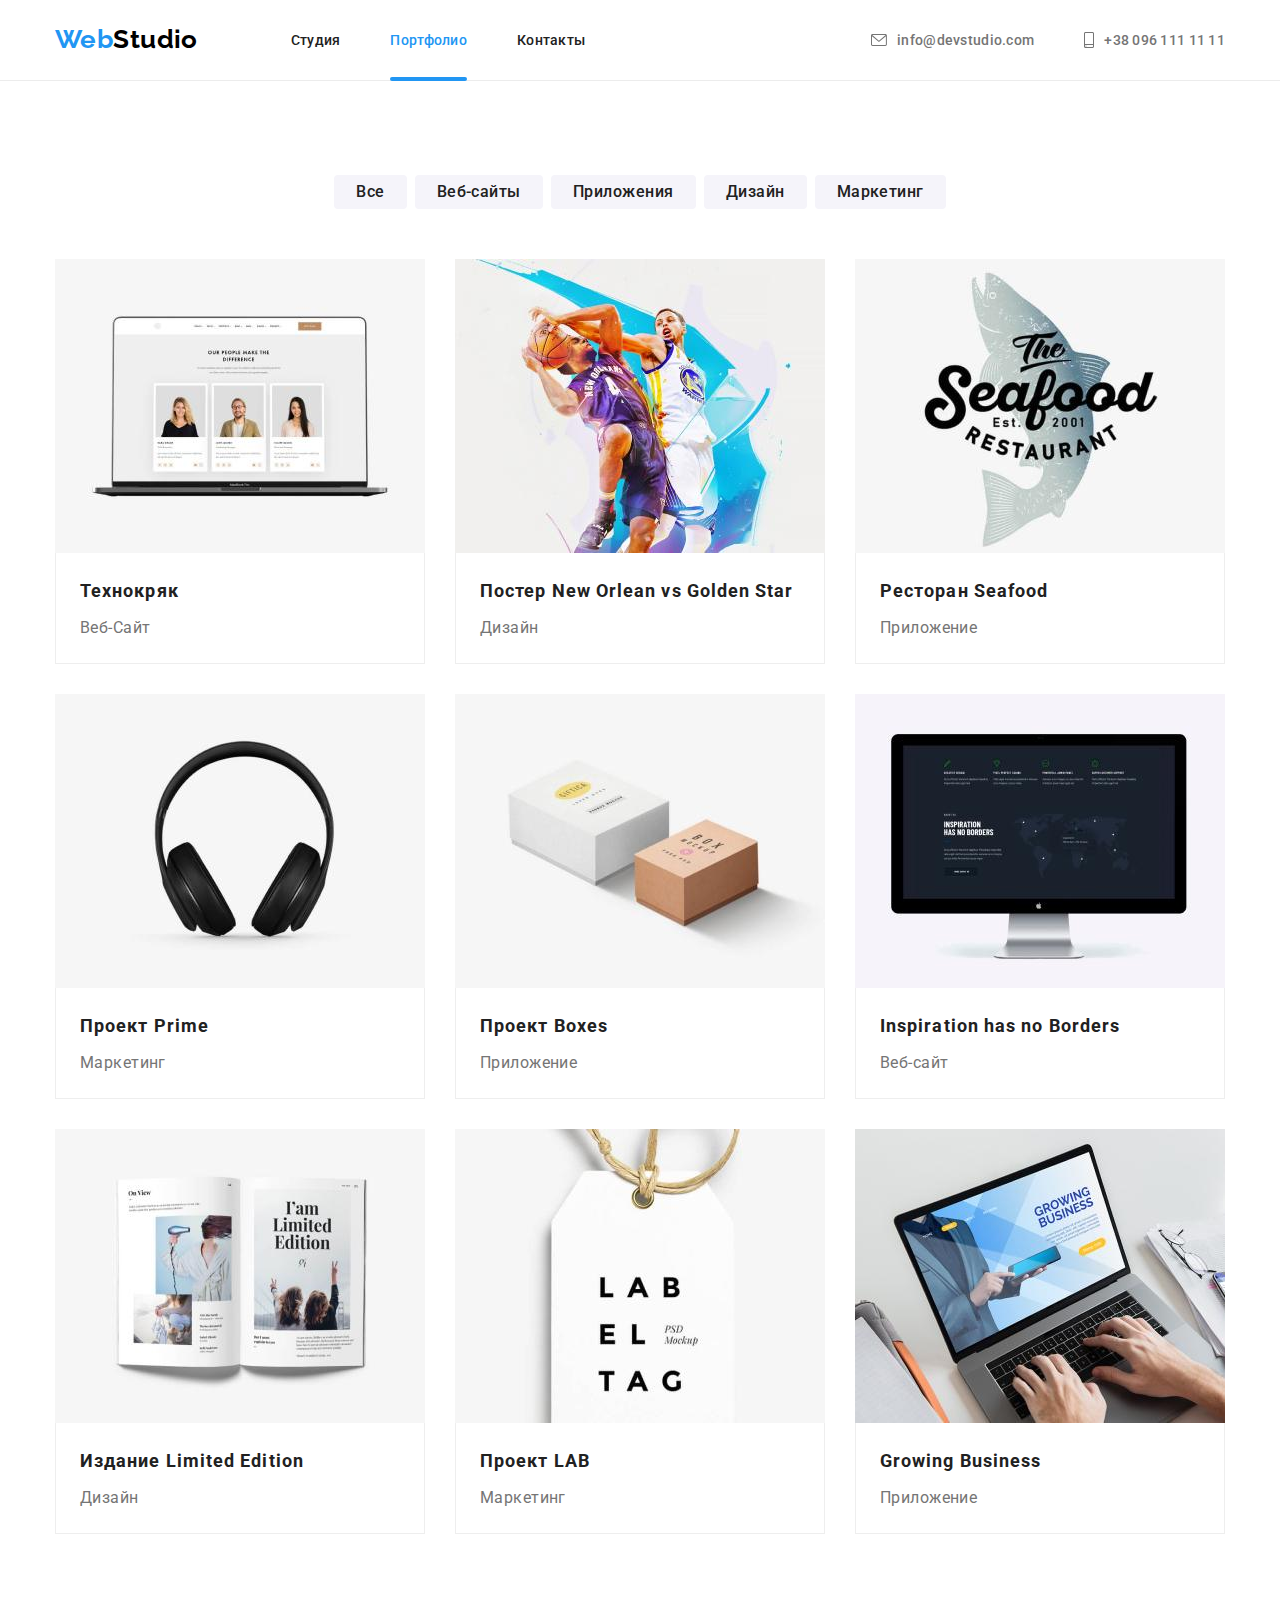
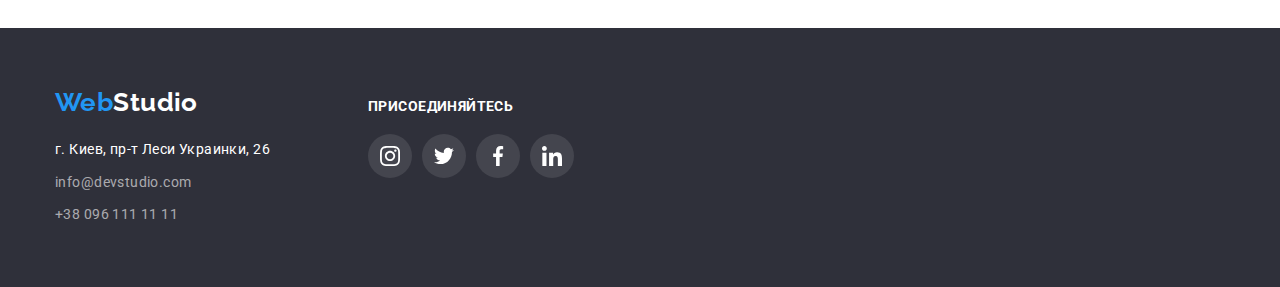
==== portfolio.html @ d7391c7c "clone #5" ====
<!DOCTYPE html>
<html lang="ru">

<head>
    <meta charset="UTF-8">
    <meta http-equiv="X-UA-Compatible" content="IE=edge">
    <meta name="viewport" content="width=device-width, initial-scale=1.0">
    <link rel="stylesheet" href="https://cdnjs.cloudflare.com/ajax/libs/modern-normalize/1.0.0/modern-normalize.min.css" />
    <link rel="stylesheet" href="./css/style.css">
    <link rel="preconnect" href="https://fonts.gstatic.com">
    <link href="https://fonts.googleapis.com/css2?family=Raleway:wght@700&family=Roboto:wght@400;500;700;900&display=swap"
        rel="stylesheet">
    <title>WEBStudio</title>
</head>

<body  id="page_top" >
    <!-- шапка -->
    <header class="header">
        <!-- навигация -->
        <div class="container flex">
            <nav class="head-nav flex">
                <a class="logo link" href="./index.html" lang="en"> <span class="logo-web">Web</span>Studio</a>
                <ul class="nav flex list">
                    <li class="nav-item"><a class="item link" href="./index.html">Студия</a></li>
                    <li class="nav-item"><a class="item link current" href="./portfolio.html">Портфолио</a></li>
                    <li class="nav-item"><a class="item link" href="#page_bottom">Контакты</a></li>
                </ul>
            </nav>
            <ul class="head-cont flex list">
                <li class="head-cont-item">
                    <a class="cont flex link" href="mailto:info@devstudio.com">
                        <svg width="16" height="12" class="mail">
                            <use href="./images/icons.svg#icon-mail">
                            </use>
                        </svg>
                        info@devstudio.com</a>
                </li>
                <li class="head-cont-item">
                    <a class="cont flex link" href="tel:+380961111111">
                        <svg width="10" height="16" class="smartphone">
                            <use href="./images/icons.svg#icon-smartphone">
                            </use>
                        </svg>
                        +38 096 111 11 11</a>
                </li>
            </ul>
        </div>
    </header>
        <!-- main content  -->
    <main>
        <!-- filter content section -->
        <section class='section portfolio'>
            <div class="container">
                <!-- hiden title -->
                <h1 class='hiden-title'>Портфолио</h1>
                <h2 class='hiden-title'>Фильтр работ</h2>
                <!-- hiden title -->
                <ul class='portf-buttons flex list'>
                    <li class='buttons'>
                        <button class='button' type="button">Все</button>
                    </li>
                    <li class='buttons'>
                        <button class='button' type="button">Веб-сайты</button>
                    </li>
                    <li class='buttons'>
                        <button class='button' type="button">Приложения</button>
                    </li>
                    <li class='buttons'>
                        <button class='button' type="button">Дизайн</button>
                    </li>
                    <li class='buttons'>
                        <button class='button' type="button">Маркетинг</button>
                    </li>                    
                </ul>
                <ul class='portf flex list'>
                    <li class='portf-item'>
                        <a class="portf-list link" href="">
                            <div class="card-main">
                                <img class='portf-img' src="./images/portfolio/technocrack.jpg" alt="ноутбук с сайтом">
                                <p class="portf-anim">Технокряк это современная площадка распространения коронавируса. Компании используют эту платформу для цифрового шпионажа и атак на защищённые сервера конкурентов.Технокряк это современная площадка распространения коронавируса. Компании используют эту платформу для цифрового шпионажа и атак на защищённые сервера конкурентов.Технокряк это современная площадка распространения коронавируса. Компании используют эту платформу для цифрового  шпионажа и атак на защищённые сервера конкурентов.Технокряк это современная площадка распространения коронавируса. Компании используют эту платформу для цифрового     шпионажа и атак на защищённые сервера конкурентов.
                                    </p>
                            </div>
                            <div class="card-title">
                                <h3  class='portf-h'>Технокряк</h3>
                                <p class='portf-p'>Веб-Сайт</p>
                            </div>
                        </a>
                    </li>
                    <li class='portf-item'>
                        <a class="portf-list link" href="">
                            <div class="card-main">                            
                                <img class='portf-img' src="./images/portfolio/poster.jpg" alt="постер с баскетбольным матчем">
                                <p class="portf-anim">Технокряк это современная площадка распространения коронавируса. Компании используют эту платформу для цифрового
                                шпионажа и атак на защищённые сервера конкурентов.
                                </p>
                            </div>
                            <div class="card-title">
                                <h3 class='portf-h'>Постер New Orlean vs Golden Star</h3>
                                <p class='portf-p'>Дизайн</p>
                            </div>
                        </a>
                    </li>
                    <li class='portf-item'>
                        <a class="portf-list link" href="">
                            <div class="card-main">
                                <img class='portf-img' src="./images/portfolio/seafood.jpg" alt="Постер ресторана Seafood">
                                <p class="portf-anim">Технокряк это современная площадка распространения коронавируса. Компании используют эту платформу для цифрового
                                    шпионажа и атак на защищённые сервера конкурентов.
                                    </p>
                            </div>
                            <div class="card-title">
                                <h3 class='portf-h'>Ресторан Seafood</h3>
                                <p class='portf-p'>Приложение</p>
                            </div>
                        </a>
                    </li>
                    <li class='portf-item'>
                        <a class="portf-list link" href="">
                            <div class="card-main">
                                <img class='portf-img' src="./images/portfolio/prime.jpg" alt="Наушники">
                                <p class="portf-anim">Технокряк это современная площадка распространения коронавируса. Компании используют эту платформу для цифрового
                                    шпионажа и атак на защищённые сервера конкурентов.
                                    </p>
                            </div>
                            <div class="card-title">
                                <h3 class='portf-h'>Проект Prime</h3>
                                <p class='portf-p'>Маркетинг</p>
                            </div>
                        </a>
                    </li>
                    <li class='portf-item'>
                        <a class="portf-list link" href="">
                            <div class="card-main">
                                <img class='portf-img' src="./images/portfolio/boxes.jpg" alt="2 коробки">
                                <p class="portf-anim">Технокряк это современная площадка распространения коронавируса. Компании используют эту платформу для цифрового
                                    шпионажа и атак на защищённые сервера конкурентов.
                                    </p>
                            </div>
                            <div class="card-title">
                                <h3 class='portf-h'>Проект Boxes</h3>
                                <p class='portf-p'>Приложение</p>
                            </div>
                        </a>
                    </li>
                    <li class='portf-item'>
                        <a class="portf-list link" href="">
                            <div class="card-main">
                                <img class='portf-img' src="./images/portfolio/noborders.jpg" alt="Компьютер с картой">
                                <p class="portf-anim">Технокряк это современная площадка распространения коронавируса. Компании используют эту платформу для цифрового
                                    шпионажа и атак на защищённые сервера конкурентов.
                                    </p>
                            </div>
                            <div class="card-title">
                                <h3 class='portf-h' lang="en">Inspiration has no Borders</h3>
                                <p class='portf-p'>Веб-сайт</p>
                            </div>
                        </a>
                    </li>
                    <li class='portf-item'>
                        <a class="portf-list link" href="">
                            <div class="card-main">
                                <img class='portf-img' src="./images/portfolio/limitededition.jpg" alt="Открытая книга">
                                <p class="portf-anim">Технокряк это современная площадка распространения коронавируса. Компании используют эту платформу для цифрового
                                    шпионажа и атак на защищённые сервера конкурентов.
                                    </p>
                            </div>
                            <div class="card-title">
                                <h3 class='portf-h'>Издание Limited Edition</h3>
                                <p class='portf-p'>Дизайн</p>
                            </div>
                        </a>
                    </li>
                    <li class='portf-item'>
                        <a class="portf-list link" href="">
                            <div class="card-main">
                            <img class='portf-img' src="./images/portfolio/lab.jpg" alt="Ярлык LAB EL TAG">
                            <p class="portf-anim">Технокряк это современная площадка распространения коронавируса. Компании используют эту платформу для цифрового
                                шпионажа и атак на защищённые сервера конкурентов.
                                </p>
                            </div>
                            <div class="card-title">
                                <h3 class='portf-h'>Проект LAB</h3>
                                <p class='portf-p'>Маркетинг</p>
                            </div>
                        </a>
                    </li>
                    <li class='portf-item'>
                        <a class="portf-list link" href="">
                            <div class="card-main">
                            <img class='portf-img' src="./images/portfolio/busines.jpg" alt="Человек работает на ноутбуке">
                            <p class="portf-anim">Технокряк это современная площадка распространения коронавируса. Компании используют эту платформу для цифрового
                                шпионажа и атак на защищённые сервера конкурентов.
                                </p>
                            </div>
                            <div class="card-title">
                                <h3 class='portf-h' lang="en">Growing Business</h3>
                                <p class='portf-p'>Приложение</p>
                            </div>
                        </a>
                    </li>
                </ul>
            </div>
        </section>

    </main> 
        <!-- футер -->
    <footer class='footer'>
        <div class="container flex">
            <!-- adress container -->
            <div>
                <a class="logo link" href="#page_top" lang="en"> <span class="logo-web">Web</span>Studio</a>
                <address class='footer-adress'>
                    <ul id="page_bottom" class='adress  list'>
                        <li class='footer-adress-item'>
                            <a class='footer-adress-map link' href="https://goo.gl/maps/jqeXpjSZVA85hrm66"
                                rel="noreferrer noopener">г. Киев, пр-т Леси Украинки, 26</a>
                        </li>
                        <li class='footer-adress-item'>
                            <a class='footer-adress-cont link' href="mailto:info@devstudio.com">info@devstudio.com</a>
                        </li>
                        <li class='footer-adress-item'>
                            <a class='footer-adress-cont link' href="tel:+380961111111">+38 096 111 11 11</a>
                        </li>
                    </ul>
                </address>
            </div>
            <!-- follow container -->
            <div class="footer-follow">
                <h3>присоединяйтесь</h3>
                <ul class="social-list flex">
                    <li class="list">
                        <a class="link-social" href="https://www.instagram.com/">
                            <svg class="icon-social" width="20" height="20">
                                <use href=./images/icons.svg#icon-instagram></use>
                            </svg>
                        </a>
                    </li>
                    <li class="list">
                        <a class="link-social" href="https://twitter.com/">
                            <svg class="icon-social" width="20" height="20">
                                <use href=./images/icons.svg#icon-twitter></use>
                            </svg>
                        </a>
                    </li>
                    <li class="list">
                        <a class="link-social" href="https://www.facebook.com/">
                            <svg class="icon-social" width="20" height="20">
                                <use href=./images/icons.svg#icon-facebook></use>
                            </svg>
                        </a>
                    </li>
                    <li class="list ">
                        <a class="link-social" href="https://www.linkedin.com/">
                            <svg class="icon-social" width="20" height="20">
                                <use href=./images/icons.svg#icon-linkedin></use>
                            </svg>
                        </a>
                    </li>
                </ul>
            </div>
        </div>
    </footer>

</body>

</html>
---- css/style.css ----
/* <================ ""MAIN" content styles==============> */
:root {
  /* Text color variable */
  --text-color-accent: #2196f3;
  --text-color-standart: #757575;
  --text-color-pureblack: #000000;
  --text-color-black: #212121;
  --text-color-white: #ffffff;
  --text-color-address-link: rgba(255, 255, 255, 0.6);

  /* button color variable */

  /* <-------button-hero-----------> */
  --button-backgr-color: #2196f3;
  --button-hero-bacgr-active-color: #188ce8;
  /* <--------button-portfolio-------> */
  --button-bcgr-color: #f5f4fa;
  --button-active-bcgr-color: #2196f3;

  /* background color variable */
  --color-team-backgr: #f5f4fa;
  --color-footer-backgr: #2f303a;
}
/* <===== Плавный скрол между header and footer ====> */

html {
  scroll-behavior: smooth;
}

/*<================ Global stylesheets ===========> */
h1,
h2,
h3,
h4,
h5,
h6,
p,
ul,
li {
  margin: 0;
  padding: 0;
}
img {
  display: block;
}
body {
  font-family: 'Roboto', sans-serif;
  font-style: normal;
  font-weight: normal;
  font-size: 14px;
  line-height: 1.71;
  /* or 171% */
  letter-spacing: 0.03em;

  color: var(--text-color-standart);
}

.hiden-title {
  position: absolute;
  width: 1px;
  height: 1px;
  margin: -1px;
  border: 0;
  padding: 0;

  white-space: nowrap;
  clip-path: inset(100%);
  clip: rect(0 0 0 0);
  overflow: hidden;
}
.link {
  text-decoration: none;
}
.list {
  list-style: none;
}
.flex {
  display: flex;
}
.container {
  width: 1200px;
  padding-left: 15px;
  padding-right: 15px;
  margin-left: auto;
  margin-right: auto;
}
.section {
  padding-top: 94px;
  padding-bottom: 94px;
}
.section-half-bottom {
  padding-top: 94px;
  padding-bottom: 47px;
}
.section-half-top {
  padding-top: 47px;
  padding-bottom: 94px;
}

/*      вариант секции падинга секции wedo 
 .section:nth-child(3) {
  padding-top: 0px;
  padding-bottom: 94px;
*/

/* <=================== page Studio ===================> */

/* <------------------ header ------------------> */
.header {
  background: #ffffff;
  border-bottom: 1px solid #ececec;

  /* padding-top: 24px;
  padding-bottom: 24px; */
}
.header-shadow {
  box-shadow: 0px 4px 4px rgba(0, 0, 0, 0.25);
}

.header .container {
  align-items: center;
}
.head-nav {
  align-items: center;
}
.logo {
  font-family: 'Raleway', sans-serif;
  font-weight: 700;
  font-size: 26px;
  line-height: 1.15;

  display: inline-block;
}
.header .logo {
  color: var(--text-color-pureblack);

  margin-right: 93px;
  padding-top: 24px;
  padding-bottom: 25px;
}
.footer .logo {
  color: var(--text-color-white);

  margin-bottom: 20px;
}
.logo-web {
  color: var(--text-color-accent);
}
/* .nav {
}
.nav-item {
} */
.nav-item + .nav-item {
  margin-left: 50px;
}
.item {
  display: block;
  padding-top: 32px;
  padding-bottom: 32px;

  font-weight: 500;
  line-height: 1.15;
  letter-spacing: 0.02em;

  color: var(--text-color-black);

  transition-property: color;
  transition-duration: 250ms;
  transition-timing-function: cubic-bezier(0.4, 0, 0.2, 1);
}
.item:hover,
.item:focus {
  color: var(--text-color-accent);
}

.current {
  position: relative;
  color: var(--text-color-accent);
}
.current:after {
  content: '';
  position: absolute;
  width: 100%;
  height: 4px;
  bottom: -1px;
  left: 0px;

  border-radius: 2px;

  background-color: var(--button-backgr-color);
}

.head-cont {
  margin-left: auto;
}
.cont {
  align-items: center;
  padding-top: 32px;
  padding-bottom: 32px;

  font-weight: 500;
  line-height: 1.15;
  letter-spacing: 0.02em;

  color: var(--text-color-standart);

  transition-property: color;
  transition-duration: 250ms;
  transition-timing-function: cubic-bezier(0.4, 0, 0.2, 1);

  /* margin-left: 50px; */
}
.head-cont-item + .head-cont-item {
  margin-left: 50px;
}
.cont:hover,
.cont:focus {
  color: var(--text-color-accent);
}

/* ========================== icons  ================================== */
.mail {
  display: inline-block;
  margin-right: 10px;
  fill: currentcolor;
}

.smartphone {
  display: inline-block;
  margin-right: 10px;
  fill: currentColor;
}

/* <------------------- hero side ----------------> */
.hero {
  margin: 0 auto;
  max-width: 1600px;
  background-image: linear-gradient(
      0deg,
      rgba(47, 48, 58, 0.4),
      rgba(47, 48, 58, 0.4)
    ),
    url(../images/studio/banner.jpg);
  background-position: center;
  background-repeat: no-repeat;
  background-color: #c4c4c4;

  padding-top: 200px;
  padding-bottom: 200px;
}

.hero-title {
  font-weight: 900;
  font-size: 44px;
  line-height: 1.36;
  /* or 136% */
  text-align: center;
  letter-spacing: 0.06em;
  text-transform: uppercase;

  color: var(--text-color-white);

  width: 696px;
  margin-left: auto;
  margin-right: auto;
  margin-bottom: 30px;
}
.hero .container {
  text-align: center;
}
.hero-button {
  font-family: inherit;
  font-weight: 700;
  font-size: 16px;
  line-height: 1.87;
  /* identical to box height, or 187% */

  letter-spacing: 0.06em;
  color: var(--text-color-white);
  background-color: var(--button-backgr-color);
  cursor: pointer;

  display: inline-block;
  padding: 10px 32px;
  border: transparent;
  border-radius: 4px;
  box-shadow: 0px 4px 4px rgba(0, 0, 0, 0.15);

  transition-property: background-color, box-shadow;
  transition-duration: 1150ms;
  transition-timing-function: cubic-bezier(0.4, 0, 0.2, 1);
}
.hero-button:hover,
.hero-button:focus {
  color: var(--text-color-white);
  background-color: var(--button-hero-bacgr-active-color);
}
/* <----------------webstudio prefs -----------------> */
/*  ======== Вариант расположения элементов №1 =========
 .prefs {
  justify-content: space-between;
} */

/* ========= Вариант расположения элементов №2 ========== */
/* .prefs {
} */

.container .prefs {
  padding-bottom: 0;
  margin-top: -30px;
  margin-left: -30px;
}

.prefs-item {
  /* width: 270px; */
  width: calc((100% - 120px) / 4);
  margin-top: 30px;
  margin-left: 30px;
}

/*  =========== Вариант расположения элементов №3 ========
.prefs-item + .prefs-item {
  margin-left: 30px;
} */
.prefs-bg {
  display: flex;
  align-items: center;
  justify-content: center;
  width: 270px;
  height: 120px;
  border-radius: 4px;
  margin-bottom: 30px;

  background-color: var(--button-bcgr-color);
}
/* .prefs-bg .icon {
  width: 70px;
  height: 70px;
} */

.prefs-item-h {
  font-size: 14px;
  font-weight: 700;
  line-height: 1.15;
  text-transform: uppercase;

  color: var(--text-color-black);

  margin-bottom: 10px;
}

/* .prefs-item-p {
   this style's in our body 
} */

/* <------------------- what we do ------------------> */
/* .what-wedo {
} */

.wedo-h {
  font-weight: 700;
  font-size: 36px;
  line-height: 1.16;
  text-align: center;

  color: var(--text-color-black);

  margin-bottom: 50px;
}

.wedo {
  flex-wrap: wrap;

  margin-top: -30px;
  margin-left: -30px;
}

.wedo-item {
  width: calc((100% - 90px) / 3);
  margin-top: 30px;
  margin-left: 30px;

  position: relative;
}

.wedo-p {
  font-weight: 700;
  font-size: 14px;
  line-height: 1.15;
  text-align: center;
  letter-spacing: 0.03em;
  text-transform: uppercase;

  color: var(--text-color-white);
  background-color: rgba(47, 48, 58, 0.8);

  position: absolute;
  width: 100%;
  bottom: 0;

  padding: 27px 82px;
}
/* =========== Вариант расположения элементов №2 ========
.wedo {
  justify-content: space-between;
} 
.wedo-item {

}*/

/*  =========== Вариант расположения элементов №3 =======
.wedo-item {
  margin-bottom: 30px;
}
.wedo-item + .wedo-item {
  margin-left: 30px;
}

.wedo-item:nth-child(3n + 1) {
  margin-left: 0;
}
.wedo-item:nth-last-child(-n + 3) {
  margin-bottom: 0;
} */

/* <-------------------our team-------------------> */
.our-team {
  background-color: var(--color-team-backgr);
}
.team-h {
  font-weight: 700;
  font-size: 36px;
  line-height: 1.16;
  text-align: center;

  color: var(--text-color-black);

  margin-bottom: 50px;
}
.team {
  flex-wrap: wrap;
  align-items: flex-start;
  margin-top: -30px;
  margin-left: -30px;
}

.team-item {
  background-color: #ffffff;

  width: calc((100% - 120px) / 4);
  margin-top: 30px;
  margin-left: 30px;
  border-radius: 0px 0px 4px 4px;
  box-shadow: 0px 1px 3px rgba(0, 0, 0, 0.12), 0px 1px 1px rgba(0, 0, 0, 0.14),
    0px 2px 1px rgba(0, 0, 0, 0.2);
}
/* =========== Вариант расположения элементов №2 =======
.team {
  flex-wrap: wrap;
  align-items: flex-start;
  justify-content: space-between; 
}*/

/* =========== Вариант расположения элементов №3 =======
.team-item {
  outline: 1px solid orange; 
  box-shadow: 0px 1px 3px rgba(0, 0, 0, 0.12), 0px 1px 1px rgba(0, 0, 0, 0.14),
    0px 2px 1px rgba(0, 0, 0, 0.2);
  border-radius: 0px 0px 4px 4px;

  margin-bottom: 30px;
}

.team-item + .team-item {
  margin-left: 30px;
}
.team-item:nth-child(4n + 1) {
  margin-left: 0;
}
.team-item:nth-last-child(-n + 4) {
  margin-bottom: 0;
}
*/

/* .team-item-i {
} */

.team-description {
  padding: 30px 32px;
}
.team-item-h {
  font-weight: 500;
  font-size: 16px;
  line-height: 1.2;
  /*---------------- identical to box height ????????????? */
  text-align: center;

  color: var(--text-color-black);

  display: block;
  margin-bottom: 10px;
}
.team-item-p {
  font-size: 16px;
  line-height: 1.2;
  text-align: center;

  color: var(--text-color-standart);

  display: block;
  margin-bottom: 16px;
}

.social-list {
  align-items: center;
}
.social-list li {
  border-radius: 50%;
}

.social-list li:not(:last-child) {
  margin-right: 10px;
}
/* .social-list li:hover,
.social-list li:focus {
} */
.link-social {
  display: flex;
  justify-content: center;
  align-items: center;
  border-radius: 50%;
  width: 44px;
  height: 44px;

  fill: #afb1b8;
  background-color: transparent;

  transition-property: fill, background-color;
  transition-duration: 250ms;
  transition-timing-function: cubic-bezier(0.4, 0, 0.2, 1);
}

.link-social:hover,
.link-social:focus {
  background-color: var(--button-active-bcgr-color);
  fill: var(--text-color-white);
}

/* <------------------------ Clients ------------------------------->*/
.section-clients {
  padding-top: 94px;
  padding-bottom: 91px;
}
.clients-h {
  font-weight: 700;
  font-size: 36px;
  line-height: 1.16;
  text-align: center;
  letter-spacing: 0.03em;
  color: var(--text-color-black);

  margin-bottom: 50px;
}

.logo-clients {
  display: block;
}
.logo-clients:not(:last-child) {
  margin-right: 30px;
}

.icon-clients {
  display: flex;
  justify-content: center;
  align-items: center;
  width: 170px;
  height: 92px;

  border: 1px solid #afb1b8;
  border-radius: 4px;

  fill: #afb1b8;

  transition-property: fill, border-color;
  transition-duration: 1250ms;
  transition-timing-function: cubic-bezier(0.4, 0, 0.2, 1);
}
.icon-clients:hover,
.icon-clients:focus {
  border-color: var(--button-active-bcgr-color);
  fill: var(--text-color-accent);
}

/* <--------------------footer-------------------> */
.footer {
  background-color: var(--color-footer-backgr);

  padding-top: 60px;
  padding-bottom: 60px;
}

.footer .container {
  align-items: baseline;
}

.footer-adress {
  max-width: 240px;
}
/* .adress {
} */
.footer-adress-item {
  display: inline-block;
  margin-bottom: 9px;
  /* or 171% */
}
.footer-adress-item:last-child {
  margin-bottom: 0;
  /* or 171% */
}
.footer-adress-map {
  font-style: normal;
  /* or 171% */

  color: var(--text-color-white);

  transition-property: color;
  transition-duration: 250ms;
  transition-timing-function: cubic-bezier(0.4, 0, 0.2, 1);
}
.footer-adress-map:hover,
.footer-adress-map:focus {
  color: var(--text-color-accent);
}

.footer-adress-cont {
  font-style: normal;

  color: var(--text-color-address-link);

  transition-property: color;
  transition-duration: 250ms;
  transition-timing-function: cubic-bezier(0.4, 0, 0.2, 1);
}
.footer-adress-cont:hover,
.footer-adress-cont:focus {
  color: var(--text-color-accent);
}

.footer-follow {
  margin-left: 73px;
}

.footer-follow h3 {
  font-weight: 700;
  font-size: 14px;
  line-height: 1.15;
  letter-spacing: 0.03em;
  text-transform: uppercase;

  color: var(--text-color-white);

  margin-bottom: 20px;
}

.footer-follow .list {
  background-color: rgba(255, 255, 255, 0.1);
}

.footer-follow .link-social {
  fill: var(--text-color-white);
}

/* <==========  page Portfolio "different styles" ========> */

/* <---------portfolio buttons --------> */
.portf-buttons {
  justify-content: center;
  flex-wrap: wrap;
  margin-top: -8px;
  margin-left: -8px;
  margin-bottom: 50px;
}
.buttons {
  margin-top: 8px;
  margin-left: 8px;
}
/* .button {
} */

/* ========== Вариант расположения элементов №2 ========== 
.buttons {
  margin-bottom: 8px;
}
.buttons + .buttons {
  margin-left: 8px;
}

.buttons:nth-child(9n + 1) {
  margin-left: 0;
}
.buttons:nth-last-child(-n + 9) {
  margin-bottom: 0;
} */

.button {
  font-family: 'Roboto', sans-serif;
  font-weight: 500;
  font-size: 16px;
  line-height: 1.62;
  /* identical to box height, or 162% */
  text-align: center;
  letter-spacing: 0.03em;

  color: var(--text-color-black);
  background-color: var(--button-bcgr-color);

  display: inline-block;
  border: transparent;
  border-radius: 4px;
  padding-top: 4px;
  padding-bottom: 4px;
  padding-left: 22px;
  padding-right: 22px;
  cursor: pointer;

  transition-property: color, background-color, box-shadow;
  transition-duration: 250ms;
  transition-timing-function: cubic-bezier(0.4, 0, 0.2, 1);
}

.button:hover,
.button:focus {
  color: var(--text-color-white);
  background-color: var(--button-active-bcgr-color);
  box-shadow: 0px 3px 1px rgba(0, 0, 0, 0.1), 0px 1px 2px rgba(0, 0, 0, 0.08),
    0px 2px 2px rgba(0, 0, 0, 0.12);
}

/* <-----------portfolio card list-----------> */

/* .portfolio {
} */

.portf {
  flex-wrap: wrap;
  align-items: flex-start;
  margin-top: -30px;
  margin-left: -30px;
}

.portf-item {
  margin-top: 30px;
  margin-left: 30px;
}

.portf-list {
  width: calc((1200px - 90px) / 3);
  display: block;

  transition-property: box-shadow;
  transition-duration: 250ms;
  transition-timing-function: cubic-bezier(0.4, 0, 0.2, 1);
}

.portf-list:hover,
.portf-list:focus {
  box-shadow: 0px 1px 1px rgba(0, 0, 0, 0.12), 0px 4px 4px rgba(0, 0, 0, 0.06),
    1px 4px 6px rgba(0, 0, 0, 0.16);
}

/*========== Вариант расположения элементов №2 ==========
.portf-item {
  display: block;
  width: calc((100% - 60px) / 3);
  border: 1px solid #eeeeee;
  margin-bottom: 30px;
}
.portf-item + .portf-item {
  margin-left: 30px;
}
.portf-item:nth-child(3n + 1) {
  margin-left: 0px;
}
.portf-item:nth-last-child(-n + 3) {
  margin-bottom: 0px;
} */

/* .portf-img {
} */

.card-title {
  padding-top: 20px;
  padding-bottom: 20px;
  padding-left: 24px;
  padding-right: 24px;

  border-right: 1px solid #eeeeee;
  border-bottom: 1px solid #eeeeee;
  border-left: 1px solid #eeeeee;
}
.portf-h {
  font-weight: 700;
  font-size: 18px;
  line-height: 2;
  letter-spacing: 0.06em;

  color: var(--text-color-black);

  margin-bottom: 4px;
  display: block;
}
.portf-p {
  display: block;
  font-size: 16px;
  line-height: 1.87;

  color: var(--text-color-standart);
}

.card-main {
  position: relative;
  overflow: hidden;
}

.portf-anim {
  position: absolute;
  top: 0;
  left: 0;
  overflow: auto;

  transition-property: transform;
  transform: translatey(100%);
  transition-duration: 250ms;
  transition-timing-function: cubic-bezier(0.4, 0, 0.2, 1);

  padding: 63px 24px;
  width: 100%;
  height: 100%;
  background-color: rgba(33, 150, 243, 0.9);

  font-size: 18px;
  line-height: 1.56;
  letter-spacing: 0.03em;
  color: var(--text-color-white);
}

.portf-list:hover .portf-anim,
.portf-list:focus .portf-anim {
  transform: translatey(0);
}

.backdrop {
  position: fixed;
  top: 0;
  left: 0;
  width: 100vw;
  height: 100vh;
  z-index: 100;
  background-color: rgba(0, 0, 0, 0.2);

  transition-property: opacity, visibility;
  transition-duration: 250ms;
  transition-timing-function: cubic-bezier(0.4, 0, 0.2, 1);
}

.modal {
  position: absolute;
  transform: translate(-50%, -50%);
  top: 50%;
  left: 50%;

  width: 528px;
  height: 580px;

  background-color: #ffffff;
  box-shadow: 0px 1px 3px rgba(0, 0, 0, 0.12), 0px 1px 1px rgba(0, 0, 0, 0.14),
    0px 2px 1px rgba(0, 0, 0, 0.2);
  border-radius: 4px;
}

.modal-button {
  display: flex;
  align-items: center;
  justify-content: center;
  padding: 0;
  width: 30px;
  height: 30px;

  position: absolute;
  top: 8px;
  right: 8px;

  cursor: pointer;

  background: #ffffff;
  border: 1px solid rgba(0, 0, 0, 0.1);
  border-radius: 50%;
}

.modal-icon {
  width: 18px;
  height: 18px;
}

.is-hidden {
  opacity: 0;
  visibility: hidden;
  pointer-events: none;
}
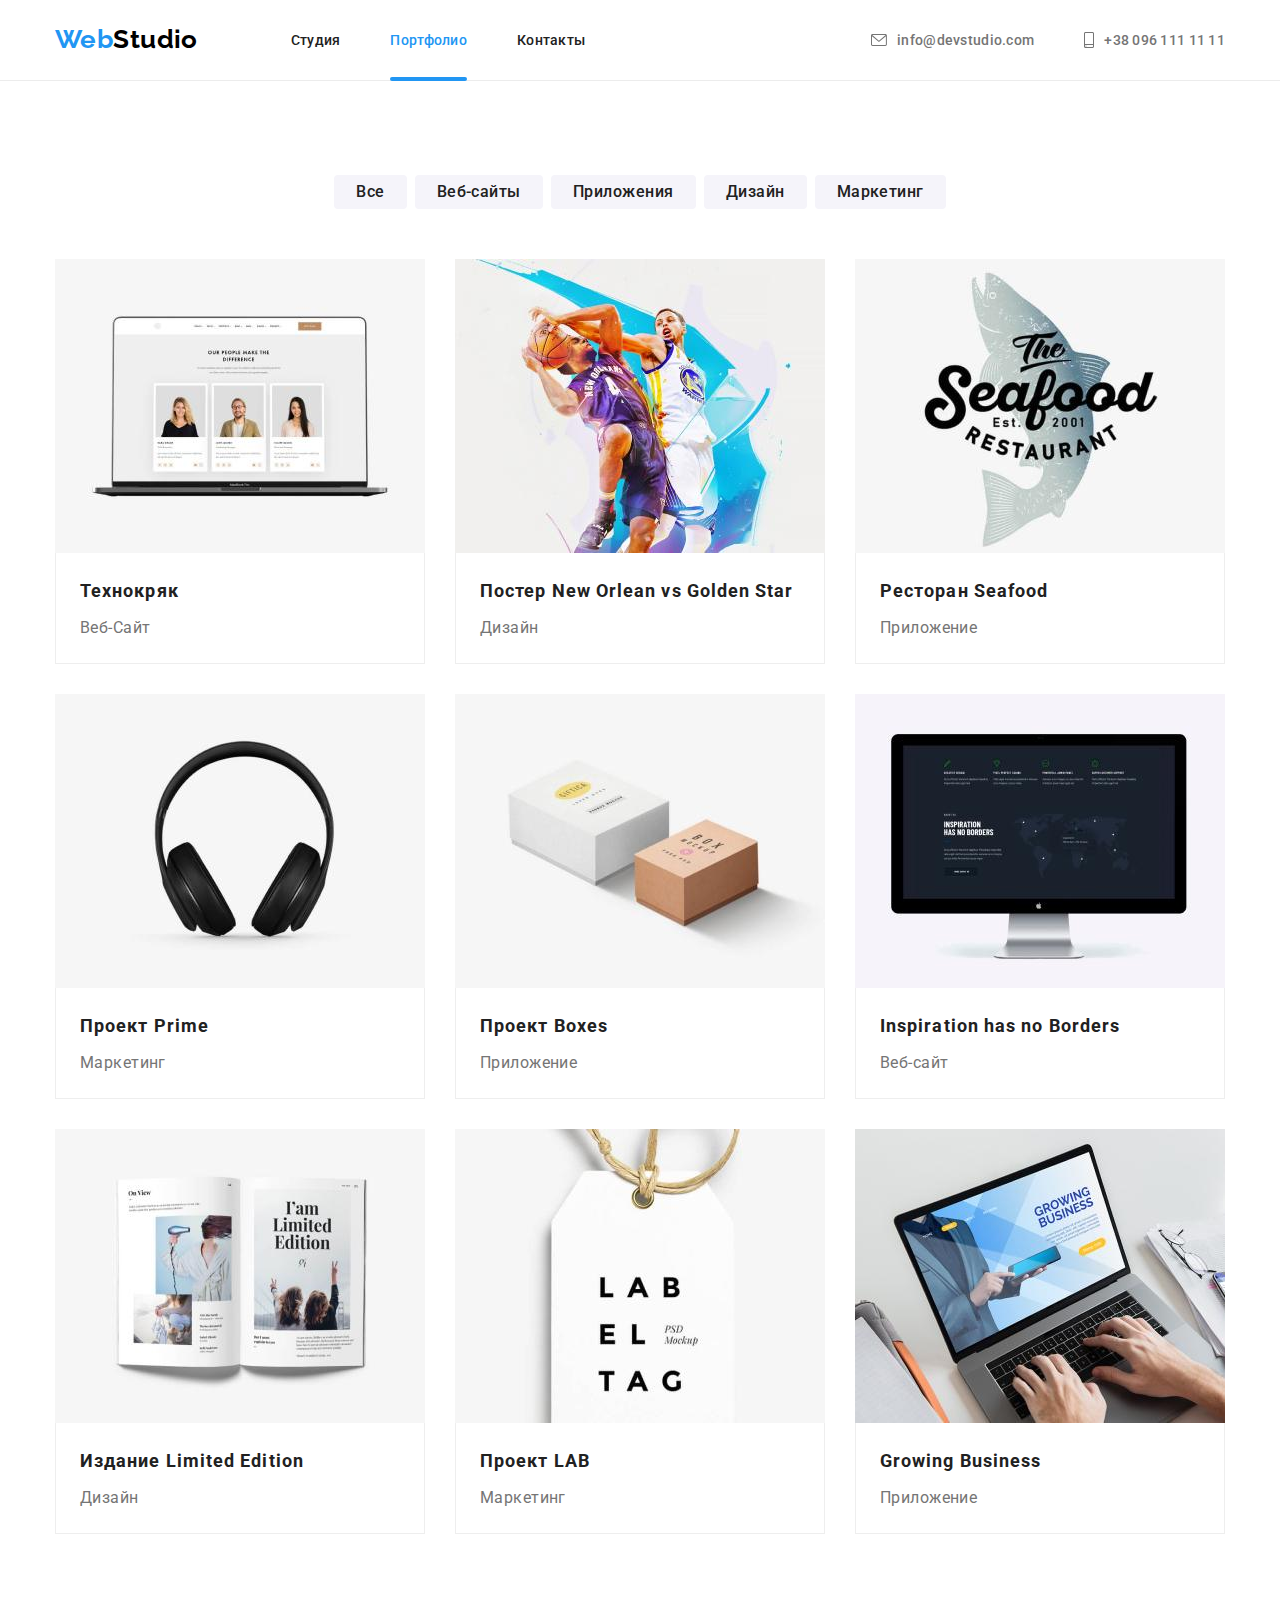
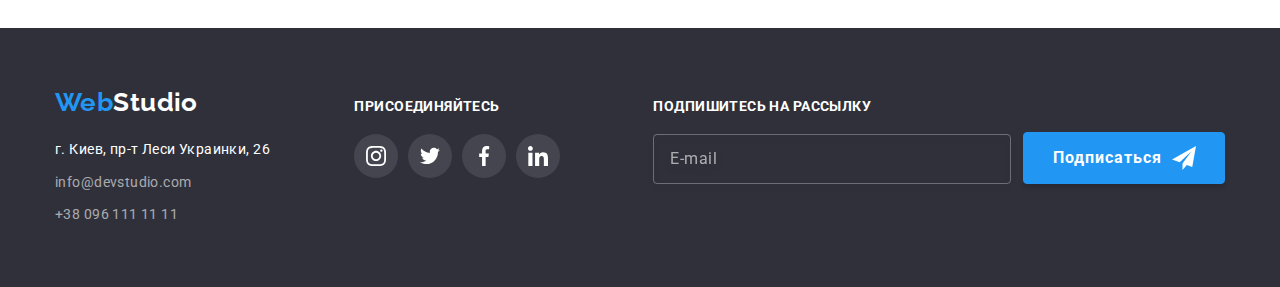
==== commit 95b9f7f1: "complete but need reedin custom checkbox" ====
--- a/portfolio.html
+++ b/portfolio.html
@@ -258,6 +258,20 @@
                     </li>
                 </ul>
             </div>
+            <!-- subscribe on us -->
+            <div class="footer-subscribe">
+                <form action="#" class="footer-subscribe-form">
+                    <div>
+                        <label for="footer-email" class="footer-subscribe-text">Подпишитесь на рассылку</label>
+                        <input id="footer-email" class="footer-subscribe-email" type="email" name="subscribe-email"
+                            placeholder="E-mail" required>
+                    </div>
+                    <button type="submit" class="subscribe-button">Подписаться<svg class="subscribe-icon">
+                            <use href="./images/icons.svg#icon-subscribe"></use>
+                        </svg>
+                    </button>
+                </form>
+            </div>
         </div>
     </footer>
 
--- a/css/style.css
+++ b/css/style.css
@@ -12,10 +12,10 @@
 
   /* <-------button-hero-----------> */
   --button-backgr-color: #2196f3;
-  --button-hero-bacgr-active-color: #188ce8;
+  --button-main-active-bcgr-color: #188ce8;
   /* <--------button-portfolio-------> */
   --button-bcgr-color: #f5f4fa;
-  --button-active-bcgr-color: #2196f3;
+  --button-portf-active-bcgr-color: #2196f3;
 
   /* background color variable */
   --color-team-backgr: #f5f4fa;
@@ -293,7 +293,7 @@
 .hero-button:hover,
 .hero-button:focus {
   color: var(--text-color-white);
-  background-color: var(--button-hero-bacgr-active-color);
+  background-color: var(--button-main-active-bcgr-color);
 }
 /* <----------------webstudio prefs -----------------> */
 /*  ======== Вариант расположения элементов №1 =========
@@ -542,7 +542,7 @@
 
 .link-social:hover,
 .link-social:focus {
-  background-color: var(--button-active-bcgr-color);
+  background-color: var(--button-backgr-color);
   fill: var(--text-color-white);
 }
 
@@ -582,12 +582,12 @@
   fill: #afb1b8;
 
   transition-property: fill, border-color;
-  transition-duration: 1250ms;
+  transition-duration: 250ms;
   transition-timing-function: cubic-bezier(0.4, 0, 0.2, 1);
 }
 .icon-clients:hover,
 .icon-clients:focus {
-  border-color: var(--button-active-bcgr-color);
+  border-color: var(--button-backgr-color);
   fill: var(--text-color-accent);
 }
 
@@ -731,7 +731,7 @@
 .button:hover,
 .button:focus {
   color: var(--text-color-white);
-  background-color: var(--button-active-bcgr-color);
+  background-color: var(--button-portf-active-bcgr-color);
   box-shadow: 0px 3px 1px rgba(0, 0, 0, 0.1), 0px 1px 2px rgba(0, 0, 0, 0.08),
     0px 2px 2px rgba(0, 0, 0, 0.12);
 }
@@ -885,6 +885,7 @@
   padding: 0;
   width: 30px;
   height: 30px;
+  color: var(--text-color-pureblack);
 
   position: absolute;
   top: 8px;
@@ -892,14 +893,22 @@
 
   cursor: pointer;
 
-  background: #ffffff;
+  background: transparent;
   border: 1px solid rgba(0, 0, 0, 0.1);
   border-radius: 50%;
-}
-
-.modal-icon {
+
+  transition-property: color;
+  transition-duration: 250ms;
+  transition-timing-function: cubic-bezier(0.4, 0, 0.2, 1);
+}
+.modal-button:hover,
+.modal-button:focus {
+  color: var(--text-color-accent);
+}
+.modal-icon-close {
   width: 18px;
   height: 18px;
+  fill: currentColor;
 }
 
 .is-hidden {
@@ -907,3 +916,288 @@
   visibility: hidden;
   pointer-events: none;
 }
+
+/* =============== footer subscribe form =========== */
+.footer-subscribe {
+}
+
+.footer-subscribe-form {
+  display: flex;
+  margin-left: 93px;
+}
+
+.footer-subscribe-text {
+  font-weight: 700;
+  font-size: 14px;
+  line-height: 1.15;
+  letter-spacing: 0.03em;
+  text-transform: uppercase;
+
+  color: var(--text-color-white);
+  display: block;
+}
+
+.footer-subscribe-email {
+  width: 358px;
+
+  margin-top: 20px;
+  padding-left: 16px;
+  padding-top: 15px;
+  padding-bottom: 15px;
+
+  background-color: transparent;
+  border: 1px solid rgba(255, 255, 255, 0.3);
+  filter: drop-shadow(0px 4px 4px rgba(0, 0, 0, 0.15));
+  border-radius: 4px;
+
+  font-size: 16px;
+  line-height: 1.15;
+  letter-spacing: 0.03em;
+  color: var(--text-color-white);
+}
+.footer-subscribe-email::placeholder {
+  font-size: 16px;
+  line-height: 1.15;
+  letter-spacing: 0.03em;
+
+  color: rgba(255, 255, 255, 0.6);
+}
+
+.subscribe-button {
+  display: flex;
+  justify-content: center;
+  align-items: center;
+  align-self: flex-end;
+  padding-top: 10px;
+  padding-bottom: 10px;
+  padding-left: 29px;
+  padding-right: 28px;
+
+  margin-left: 12px;
+
+  background-color: var(--button-backgr-color);
+  box-shadow: 0px 4px 4px rgba(0, 0, 0, 0.15);
+  border: 1px solid var(--button-backgr-color);
+  border-radius: 4px;
+
+  font-weight: 700;
+  font-size: 16px;
+  line-height: 1.87;
+  letter-spacing: 0.06em;
+  color: var(--text-color-white);
+  cursor: pointer;
+}
+.subscribe-button:hover,
+.subscribe-button:focus {
+  background-color: var(--button-main-active-bcgr-color);
+}
+.subscribe-icon {
+  margin-left: 10px;
+  width: 24px;
+  height: 24px;
+}
+/* =============== footer subscribe form =========== */
+
+/* ===============    modal form ====================*/
+
+.modal-form {
+  padding: 40px;
+  display: flex;
+  flex-direction: column;
+  font-size: 14px;
+  line-height: 1.15;
+  letter-spacing: 0.01em;
+
+  color: var(--text-color-black);
+}
+.modal-text-head {
+  font-weight: 700;
+  font-size: 20px;
+  line-height: 1.15;
+  text-align: center;
+  letter-spacing: 0.03em;
+
+  color: var(--text-color-black);
+
+  margin-bottom: 12px;
+}
+.label-text {
+  font-size: 12px;
+  line-height: 1.15;
+
+  letter-spacing: 0.01em;
+
+  color: var(--text-color-standart);
+
+  margin-bottom: 4px;
+}
+.modal-input-text {
+  padding-top: 12px;
+  padding-right: 12px;
+  padding-left: 42px;
+  padding-bottom: 12px;
+  margin-bottom: 10px;
+  border: 1px solid rgba(33, 33, 33, 0.2);
+  box-sizing: border-box;
+  border-radius: 4px;
+  outline: none;
+
+  color: var(--text-color-black);
+
+  transition-property: border-color;
+  transition-duration: 250ms;
+  transition-timing-function: cubic-bezier(0.4, 0, 0.2, 1);
+}
+.modal-input-text:last-child {
+  margin-bottom: 20px;
+}
+
+.modal-input-text::placeholder {
+  font-size: 14px;
+  line-height: 1.15;
+  letter-spacing: 0.01em;
+
+  color: rgba(117, 117, 117, 0.5);
+}
+
+.modal-input-text:focus {
+  border-color: var(--button-backgr-color);
+}
+.modal-input-text:focus + .modal-icon {
+  fill: var(--button-backgr-color);
+}
+
+.modal-icon {
+  position: absolute;
+  width: 18px;
+  height: 18px;
+  left: 55px;
+
+  fill: currentColor;
+
+  transition-property: fill;
+  transition-duration: 250ms;
+  transition-timing-function: cubic-bezier(0.4, 0, 0.2, 1);
+}
+.person {
+  top: 104px;
+}
+.phone {
+  top: 174px;
+}
+.email {
+  top: 243px;
+}
+
+.modal-input-textarea {
+  padding: 12px 16px;
+  margin-bottom: 20px;
+  width: 100%;
+  height: 96px;
+
+  border: 1px solid rgba(33, 33, 33, 0.2);
+  box-sizing: border-box;
+  border-radius: 4px;
+  outline: none;
+
+  color: var(--text-color-black);
+
+  resize: none;
+
+  transition-property: border-color;
+  transition-duration: 250ms;
+  transition-timing-function: cubic-bezier(0.4, 0, 0.2, 1);
+}
+.modal-input-textarea:focus {
+  border-color: var(--button-backgr-color);
+}
+
+.private-policy {
+  display: flex;
+  flex-direction: row;
+  margin-left: 12px;
+  margin-bottom: 30px;
+}
+/* кастом */
+.custom-checkbox {
+  position: absolute;
+  z-index: -1;
+  opacity: 0;
+}
+
+/* для элемента label, связанного с .custom-checkbox */
+.custom-checkbox + label {
+  display: inline-flex;
+  align-items: center;
+  user-select: none;
+}
+
+/* создание в label псевдоэлемента before со следующими стилями */
+.custom-checkbox + label::before {
+  content: '';
+  display: inline-block;
+  margin-right: 8px;
+  width: 16px;
+  height: 15px;
+  flex-shrink: 0;
+  flex-grow: 0;
+  border: 2px solid var(--text-color-black);
+  border-radius: 2px;
+  background-repeat: no-repeat;
+  background-position: center center;
+  background-size: 50% 50%;
+  cursor: pointer;
+
+  transition-property: border-color, background-image, background-color;
+  transition-duration: 250ms;
+  transition-timing-function: cubic-bezier(0.4, 0, 0.2, 1);
+}
+
+/* стили для чекбокса, находящегося в фокусе и не находящегося в состоянии checked */
+.custom-checkbox:focus:not(:checked) + label::before {
+  border-color: var(--button-backgr-color);
+}
+
+/* стили для чекбокса, находящегося в состоянии checked */
+.custom-checkbox:checked + label::before {
+  border-color: #0b76ef;
+  background-color: #0b76ef;
+  background-image: url('../images/Vector.svg');
+  background-size: contain;
+}
+
+/* стили для чекбокса, находящегося в состоянии disabled */
+.custom-checkbox:disabled + label::before {
+  background-color: #e9ecef;
+}
+
+.modal-text {
+  color: var(--text-color-standart);
+}
+.modal-text-link {
+  text-decoration-line: underline;
+  color: var(--text-color-accent);
+}
+.modal-button-send {
+  padding: 10px 56px;
+  margin-left: auto;
+  margin-right: auto;
+
+  font-family: inherit;
+  font-weight: 700;
+  font-size: 16px;
+  line-height: 1.87;
+  letter-spacing: 0.06em;
+  cursor: pointer;
+
+  color: var(--text-color-white);
+
+  background-color: var(--button-backgr-color);
+  box-shadow: 0px 4px 4px rgba(0, 0, 0, 0.15);
+  border-color: transparent;
+  border-radius: 4px;
+}
+.modal-button-send:hover,
+.modal-button-send:focus {
+  background-color: var(--button-main-active-bcgr-color);
+}
